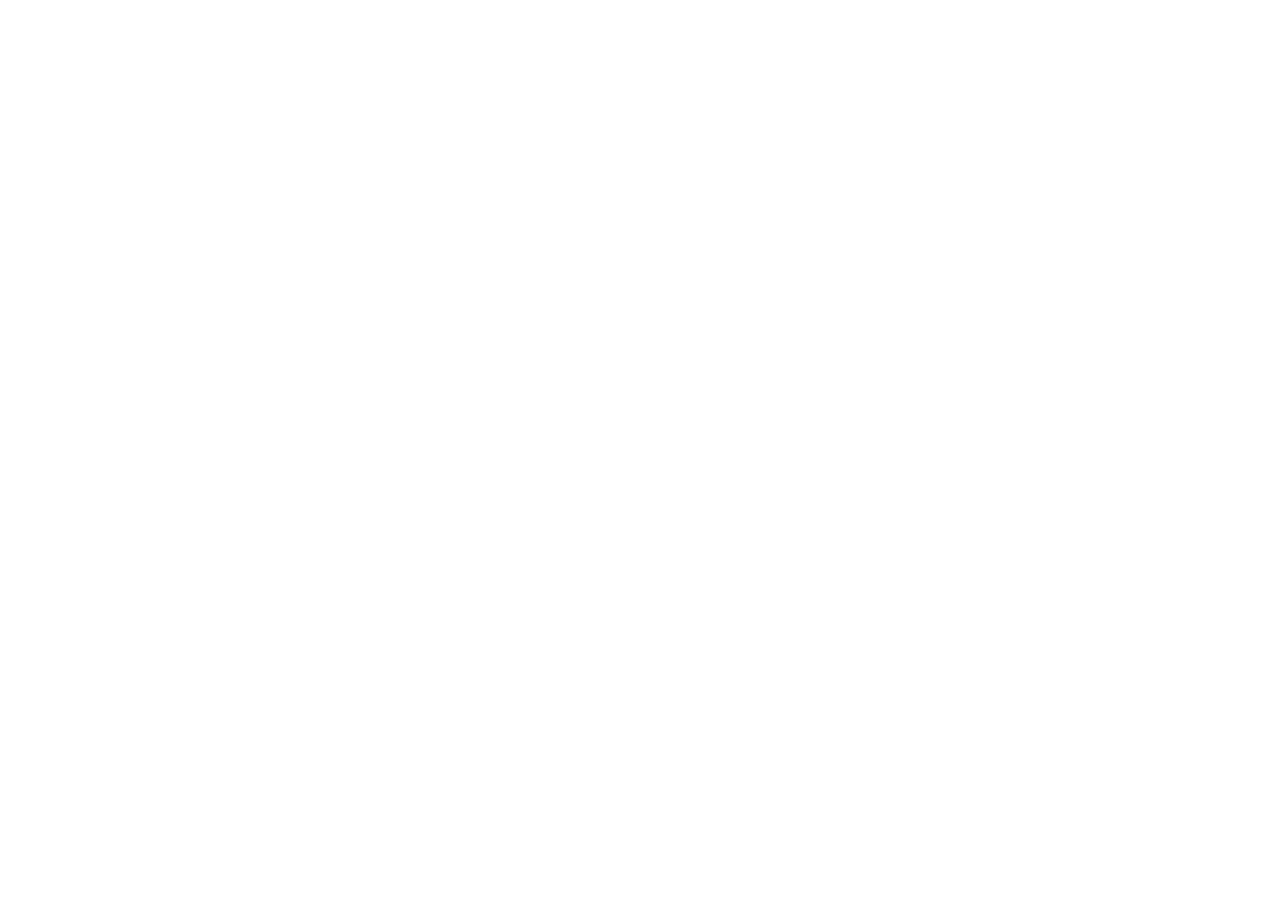
==== index.html @ 51a3e1b0 "Create index.html for automatic redirection This HTML file redirects users to 'https://example.com' " ====
<!DOCTYPE html>
<html lang="en">
<head>
    <meta charset="UTF-8">
    <meta name="viewport" content="width=device-width, initial-scale=1.0">
    <title>Redirecting...</title>

    <meta http-equiv="refresh" content="0; url=https://example.com">

    <script>
        window.location.replace("https://example.com");
    </script>
</head>
<body>
    <p>If you are not redirected automatically,
        <a href="Mini%20Market%20Simulation.html">click here</a>.
    </p>
</body>
</html>
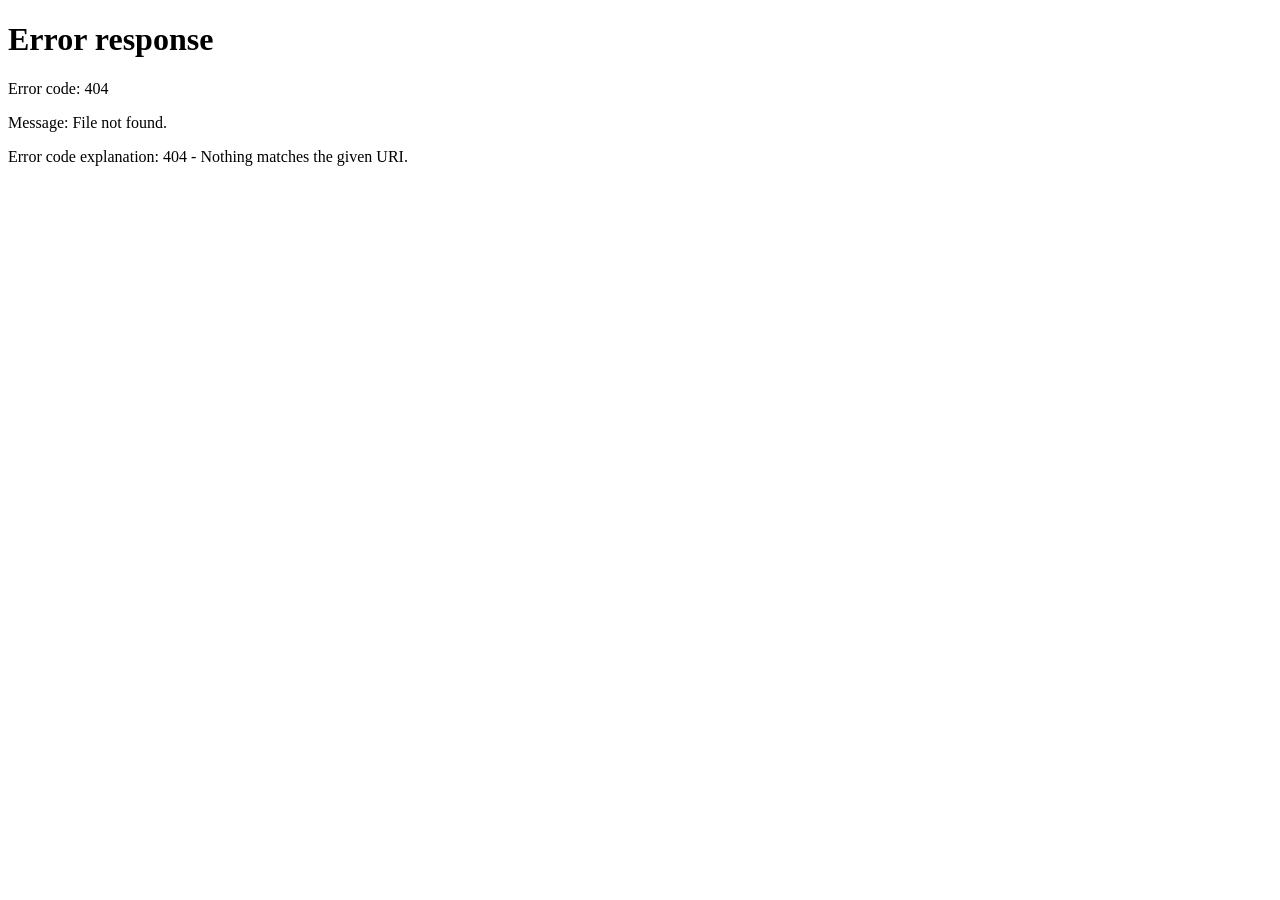
==== commit 1e975a41: "Update redirect title and target URL in index.html" ====
--- a/index.html
+++ b/index.html
@@ -3,17 +3,18 @@
 <head>
     <meta charset="UTF-8">
     <meta name="viewport" content="width=device-width, initial-scale=1.0">
-    <title>Redirecting...</title>
+    <title>Redirecting to Mini Market</title>
 
-    <meta http-equiv="refresh" content="0; url=https://example.com">
+    <meta http-equiv="refresh" content="0; url=Mini%20Market%20Circuit%20Lab.html">
 
     <script>
-        window.location.replace("https://example.com");
+        window.location.replace("Mini%20Market%20Circuit%20Lab.html");
     </script>
 </head>
 <body>
-    <p>If you are not redirected automatically,
-        <a href="Mini%20Market%20Simulation.html">click here</a>.
+    <p>
+        Redirecting to Mini Market...
+        <a href="Mini%20Market%20Circuit%20Lab.html">Click here if it doesn't work.</a>
     </p>
 </body>
 </html>
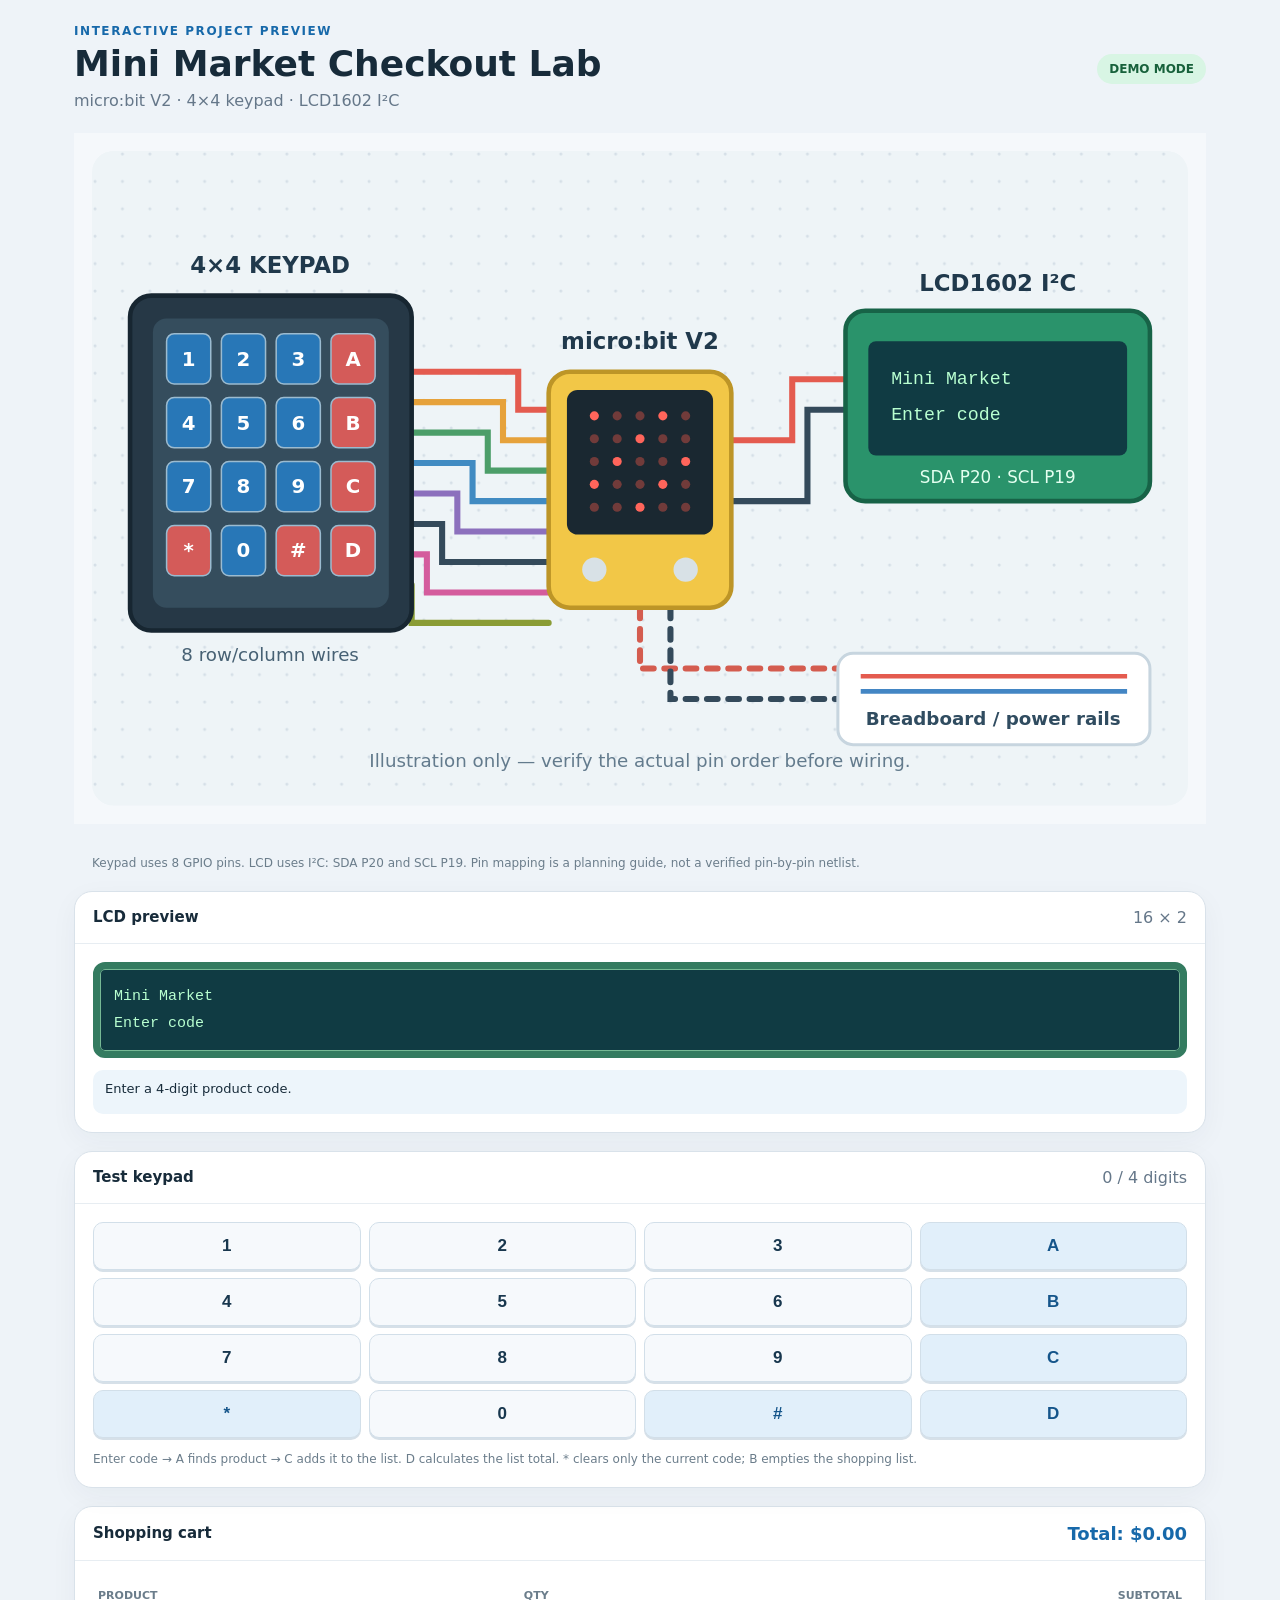
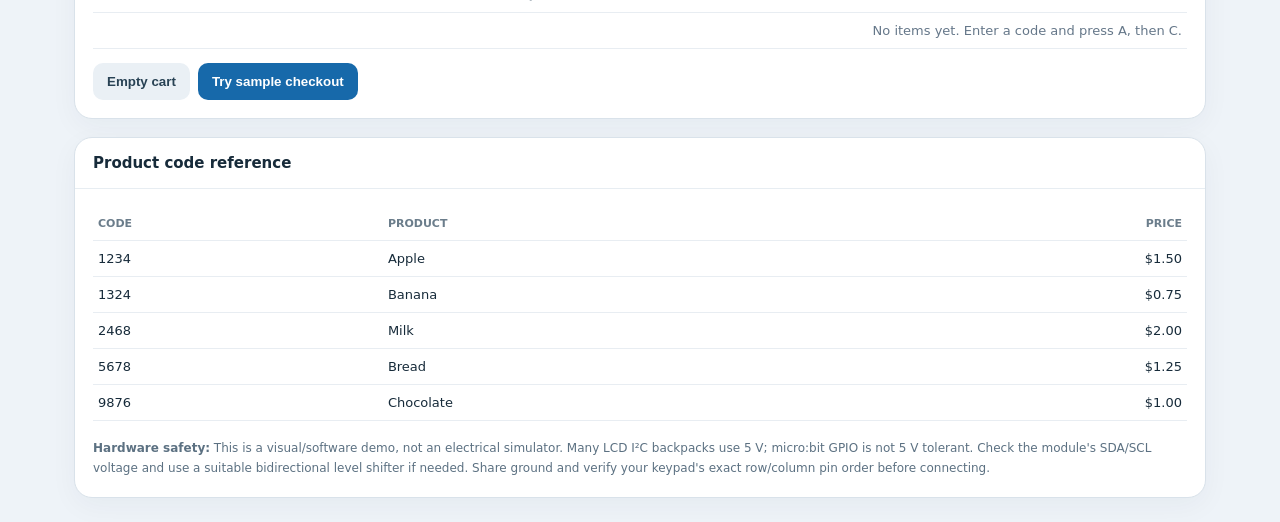
==== commit 886ea64b: "Rename Mini%20Market%20Circuit%20Lab.html to index.html" ====
--- a/index.html
+++ b/index.html
@@ -1,20 +1,20 @@
-<!DOCTYPE html>
+<!doctype html>
 <html lang="en">
 <head>
-    <meta charset="UTF-8">
-    <meta name="viewport" content="width=device-width, initial-scale=1.0">
-    <title>Redirecting to Mini Market</title>
-
-    <meta http-equiv="refresh" content="0; url=Mini%20Market%20Circuit%20Lab.html">
-
-    <script>
-        window.location.replace("Mini%20Market%20Circuit%20Lab.html");
-    </script>
+<meta charset="utf-8"><meta name="viewport" content="width=device-width,initial-scale=1">
+<title>Mini Market Checkout Lab</title>
+<style>
+:root{font-family:Inter,system-ui,-apple-system,"Segoe UI",sans-serif;color:#172b3a;background:#eef3f8;font-synthesis:none}*{box-sizing:border-box}body{margin:0}main{max-width:1180px;margin:auto;padding:24px}.hero{display:flex;justify-content:space-between;align-items:center;gap:16px;flex-wrap:wrap;margin-bottom:20px}.eyebrow{font-size:12px;letter-spacing:.13em;text-transform:uppercase;color:#1769aa;font-weight:800}h1{margin:5px 0;font-size:clamp(26px,4vw,36px)}p{line-height:1.5;margin:0}.sub{color:#657789}.tag{background:#d8f5e4;color:#17613b;padding:8px 12px;border-radius:999px;font-size:12px;font-weight:800}.grid{display:grid;grid-template-columns:minmax(0,1.3fr) minmax(290px,.7fr);gap:18px}.card{background:#fff;border:1px solid #d9e2ea;border-radius:18px;overflow:hidden;box-shadow:0 8px 28px #20364a0b}.cardhead{padding:16px 18px;border-bottom:1px solid #e7edf2;display:flex;justify-content:space-between;gap:10px;align-items:center}.cardhead strong{font-size:15px}.content{padding:18px}.diagram{background:#f5f8fb;padding:18px}.diagram svg{width:100%;height:auto;display:block}.side{display:grid;gap:18px;align-content:start}.lcd{background:#103b43;border:7px solid #347b60;border-radius:12px;color:#b8ffd0;padding:14px;font:15px/1.8 ui-monospace,SFMono-Regular,monospace;box-shadow:inset 0 0 0 1px #76b995}.lcd div{height:27px;white-space:nowrap;overflow:hidden}.status{margin-top:12px;padding:11px 12px;background:#edf5fb;border-radius:10px;font-size:13px;min-height:44px}.keypad{display:grid;grid-template-columns:repeat(4,minmax(0,1fr));gap:8px}.key{padding:13px 4px;border:1px solid #d2dfe9;border-radius:10px;background:#f6f9fc;color:#18374e;font-size:17px;font-weight:800;cursor:pointer;box-shadow:0 2px 0 #d6e0e8}.key.special{background:#e1effa;color:#15558a}.key:focus-visible,button:focus-visible{outline:3px solid #e9aa37;outline-offset:2px}.help{font-size:12px;color:#6b7d8b;margin-top:12px;line-height:1.6}.table{width:100%;border-collapse:collapse;font-size:13px}.table th,.table td{padding:10px 5px;text-align:left;border-bottom:1px solid #e8edf2}.table th{font-size:11px;color:#6b7d8b;text-transform:uppercase}.table td:last-child,.table th:last-child{text-align:right}.total{font-size:18px;font-weight:850;color:#1769aa}.btn{border:0;border-radius:10px;padding:11px 14px;background:#1769aa;color:#fff;font-weight:800;cursor:pointer}.btn.secondary{background:#eaf0f5;color:#284254}.carthead{display:flex;justify-content:space-between;align-items:center;gap:12px;flex-wrap:wrap}.cart-actions{display:flex;gap:8px;flex-wrap:wrap;margin-top:14px}.notes{margin-top:18px;font-size:12px;color:#5c7182;line-height:1.65}.pin{font-size:12px;fill:#304c60}@media(max-width:820px){main{padding:14px}.grid{grid-template-columns:1fr}.diagram{padding:8px}}
+</style>
 </head>
-<body>
-    <p>
-        Redirecting to Mini Market...
-        <a href="Mini%20Market%20Circuit%20Lab.html">Click here if it doesn't work.</a>
-    </p>
-</body>
-</html>
+<body><main>
+<header class="hero"><div><div class="eyebrow">Interactive project preview</div><h1>Mini Market Checkout Lab</h1><p class="sub">micro:bit V2 · 4×4 keypad · LCD1602 I²C</p></div><span class="tag">DEMO MODE</span></header>
+<div class="diagram"><svg viewBox="0 0 720 430" role="img" aria-label="Keypad connected to microbit and LCD display"><defs><pattern id="dots" width="18" height="18" patternUnits="userSpaceOnUse"><circle cx="2" cy="2" r="1" fill="#d5dfe7"/></pattern></defs><rect width="720" height="430" rx="14" fill="#eef4f7"/><rect width="720" height="430" rx="14" fill="url(#dots)"/><g fill="none" stroke-width="4" stroke-linecap="round"><path d="M210 145 H280 V170 H300" stroke="#e45b4f"/><path d="M210 165 H270 V190 H300" stroke="#e6a23b"/><path d="M210 185 H260 V210 H300" stroke="#4c9e69"/><path d="M210 205 H250 V230 H300" stroke="#418bc2"/><path d="M210 225 H240 V250 H300" stroke="#8c70bd"/><path d="M210 245 H230 V270 H300" stroke="#344a5b"/><path d="M210 265 H220 V290 H300" stroke="#d45c9d"/><path d="M210 285 H210 V310 H300" stroke="#8a9c35"/><path d="M420 190 H460 V150 H495" stroke="#e45b4f"/><path d="M420 230 H470 V170 H495" stroke="#344a5b"/><path d="M360 300 V340 H490" stroke="#d45c4f" stroke-dasharray="7 7"/><path d="M380 300 V360 H490" stroke="#344a5b" stroke-dasharray="7 7"/></g><g><rect x="25" y="95" width="185" height="220" rx="14" fill="#263846" stroke="#172631" stroke-width="3"/><text x="117" y="80" text-anchor="middle" font-size="15" font-weight="800" fill="#20394c">4×4 KEYPAD</text><rect x="40" y="110" width="155" height="190" rx="9" fill="#354d5d"/><g id="diagramKeys"></g><text x="117" y="335" text-anchor="middle" font-size="12" fill="#476174">8 row/column wires</text></g><g><rect x="300" y="145" width="120" height="155" rx="14" fill="#f2c747" stroke="#bd9527" stroke-width="3"/><rect x="312" y="157" width="96" height="95" rx="7" fill="#1a2831"/><g id="diagramLeds"></g><circle cx="330" cy="275" r="8" fill="#d8e1e6"/><circle cx="390" cy="275" r="8" fill="#d8e1e6"/><text x="360" y="130" text-anchor="middle" font-size="15" font-weight="800" fill="#20394c">micro:bit V2</text></g><g><rect x="495" y="105" width="200" height="125" rx="13" fill="#2a936b" stroke="#176347" stroke-width="3"/><rect x="510" y="125" width="170" height="75" rx="5" fill="#103b43"/><text x="525" y="153" font-family="monospace" font-size="12" fill="#b8ffd0">Mini Market</text><text x="525" y="177" font-family="monospace" font-size="12" fill="#b8ffd0">Enter code</text><text x="595" y="92" text-anchor="middle" font-size="15" font-weight="800" fill="#20394c">LCD1602 I²C</text><text x="595" y="218" text-anchor="middle" font-size="11" fill="#e4fff0">SDA P20 · SCL P19</text></g><g><rect x="490" y="330" width="205" height="60" rx="10" fill="#fff" stroke="#c7d5df" stroke-width="2"/><path d="M505 345 H680" stroke="#e45b4f" stroke-width="3"/><path d="M505 355 H680" stroke="#4386c4" stroke-width="3"/><text x="592" y="377" text-anchor="middle" font-size="12" font-weight="700" fill="#304c60">Breadboard / power rails</text></g><text x="360" y="405" text-anchor="middle" font-size="12" fill="#637b8d">Illustration only — verify the actual pin order before wiring.</text></svg></div><div class="content"><p class="help">Keypad uses 8 GPIO pins. LCD uses I²C: SDA P20 and SCL P19. Pin mapping is a planning guide, not a verified pin-by-pin netlist.</p></div></section>
+<aside class="side"><section class="card"><div class="cardhead"><strong>LCD preview</strong><span class="sub">16 × 2</span></div><div class="content"><div class="lcd"><div id="lcd1">Mini Market</div><div id="lcd2">Enter code</div></div><div class="status" id="status" aria-live="polite">Enter a 4-digit product code.</div></div></section><section class="card"><div class="cardhead"><strong>Test keypad</strong><span class="sub" id="count">0 / 4 digits</span></div><div class="content"><div class="keypad" id="keys"></div><p class="help">Enter code → A finds product → C adds it. B clears the entry, * deletes one digit, and # clears.</p></div></section></aside></div>
+<section class="card" style="margin-top:18px"><div class="cardhead carthead"><strong>Shopping cart</strong><span class="total" id="total">Total: $0.00</span></div><div class="content"><table class="table"><thead><tr><th>Product</th><th>Qty</th><th>Subtotal</th></tr></thead><tbody id="cart"><tr><td colspan="3" class="sub">No items yet. Try code 1234.</td></tr></tbody></table><div class="cart-actions"><button class="btn secondary" id="empty">Empty cart</button><button class="btn" id="demo">Try sample checkout</button></div></div></section>
+<section class="card" style="margin-top:18px"><div class="cardhead"><strong>Product code reference</strong></div><div class="content"><table class="table"><thead><tr><th>Code</th><th>Product</th><th>Price</th></tr></thead><tbody><tr><td>1234</td><td>Apple</td><td>$1.50</td></tr><tr><td>1324</td><td>Banana</td><td>$0.75</td></tr><tr><td>2468</td><td>Milk</td><td>$2.00</td></tr><tr><td>5678</td><td>Bread</td><td>$1.25</td></tr><tr><td>9876</td><td>Chocolate</td><td>$1.00</td></tr></tbody></table><p class="notes"><strong>Hardware safety:</strong> This is a visual/software demo, not an electrical simulator. Many LCD I²C backpacks use 5 V; micro:bit GPIO is not 5 V tolerant. Check the module's SDA/SCL voltage and use a suitable bidirectional level shifter if needed. Share ground and verify your keypad's exact row/column pin order before connecting.</p></div></section>
+</main>
+<script>
+const svgNS='http://www.w3.org/2000/svg';const diagramRows=[['1','2','3','A'],['4','5','6','B'],['7','8','9','C'],['*','0','#','D']];diagramRows.forEach((row,r)=>row.forEach((key,c)=>{const x=49+c*36,y=120+r*42;const rect=document.createElementNS(svgNS,'rect');rect.setAttribute('x',x);rect.setAttribute('y',y);rect.setAttribute('width','29');rect.setAttribute('height','33');rect.setAttribute('rx','5');rect.setAttribute('fill','ABCD*#'.includes(key)?'#d45b59':'#2877b7');rect.setAttribute('stroke','#9bbbd0');document.getElementById('diagramKeys').appendChild(rect);const t=document.createElementNS(svgNS,'text');t.setAttribute('x',x+14.5);t.setAttribute('y',y+21);t.setAttribute('text-anchor','middle');t.setAttribute('font-size','13');t.setAttribute('font-weight','800');t.setAttribute('fill','#fff');t.textContent=key;document.getElementById('diagramKeys').appendChild(t)}));for(let r=0;r<5;r++)for(let c=0;c<5;c++){const dot=document.createElementNS(svgNS,'circle');dot.setAttribute('cx',330+c*15);dot.setAttribute('cy',174+r*15);dot.setAttribute('r','3');dot.setAttribute('fill',(r+c)%3===0?'#ff655b':'#713b3a');document.getElementById('diagramLeds').appendChild(dot)}
+const catalog={'1234':{name:'Apple',price:1.50},'1324':{name:'Banana',price:.75},'2468':{name:'Milk',price:2},'5678':{name:'Bread',price:1.25},'9876':{name:'Chocolate',price:1}};const keyRows=[['1','2','3','A'],['4','5','6','B'],['7','8','9','C'],['*','0','#','D']];let code='',selected=null;const cart={};const $=id=>document.getElementById(id);function lcd(a,b,msg){$('lcd1').textContent=String(a).slice(0,16);$('lcd2').textContent=String(b).slice(0,16);$('status').textContent=msg}function count(){$('count').textContent=code.length+' / 4 digits'}function cartSum(){return Object.values(cart).reduce((sum,p)=>sum+p.price*p.qty,0)}function drawCart(){const body=$('cart');body.innerHTML='';const items=Object.values(cart);if(!items.length){body.innerHTML='<tr><td colspan="3" class="sub">No items yet. Enter a code and press A, then C.</td></tr>'}items.forEach(p=>{const tr=document.createElement('tr');[p.name,p.qty,'$'+(p.price*p.qty).toFixed(2)].forEach(v=>{const td=document.createElement('td');td.textContent=v;tr.appendChild(td)});body.appendChild(tr)});$('total').textContent='Total: $'+cartSum().toFixed(2)}function press(k){if(/^\d$/.test(k)){if(code.length<4){code+=k;selected=null;lcd('Code: '+code,'Press A to find','Typing product code…')}else lcd('Code complete','Press A to find','Four digits are entered. Press A.')}else if(k==='*'||k==='#'){code='';selected=null;lcd('Code cleared','Enter code','Only the current product code was cleared.')}else if(k==='B'){Object.keys(cart).forEach(name=>delete cart[name]);drawCart();lcd('List emptied','Total: $0.00','Shopping list emptied. Your current code is unchanged.')}else if(k==='A'){if(code.length!==4)lcd('Enter 4 digits','Then press A','Please enter exactly four digits.');else if(!catalog[code]){lcd('Invalid code','Try again','No product matches '+code+'.');code='';selected=null}else{selected=catalog[code];lcd('Found: '+selected.name,'$'+selected.price.toFixed(2)+' Press C','Found '+selected.name+'. Press C to add it.')}}else if(k==='C'){if(!selected)lcd('Find item first','Press A','Enter a code and press A before adding.');else{if(!cart[selected.name])cart[selected.name]={...selected,qty:0};cart[selected.name].qty++;lcd('Added: '+selected.name,'Press D for total','Added '+selected.name+' to the list. Press D to calculate total.');selected=null;code='';drawCart()}}else if(k==='D'){const sum=cartSum();lcd('List total: $'+sum.toFixed(2),Object.values(cart).reduce((n,p)=>n+p.qty,0)+' item(s)','Calculated shopping-list total: $'+sum.toFixed(2));}count()}keyRows.flat().forEach(k=>{const b=document.createElement('button');b.className='key '+('ABCD'.includes(k)||k==='*'||k==='#'?'special':'');b.textContent=k;b.setAttribute('aria-label','Key '+k);b.onclick=()=>press(k);$('keys').appendChild(b)});$('empty').onclick=()=>press('B');$('demo').onclick=()=>{if(!cart.Apple)cart.Apple={...catalog['1234'],qty:0};cart.Apple.qty++;if(!cart.Banana)cart.Banana={...catalog['1324'],qty:0};cart.Banana.qty++;drawCart();lcd('Sample added','Press D for total','Sample Apple and Banana added. Press D to calculate total.');};document.querySelector('#keys + .help').textContent='Enter code → A finds product → C adds it to the list. D calculates the list total. * clears only the current code; B empties the shopping list.';count();drawCart();
+</script></body></html>
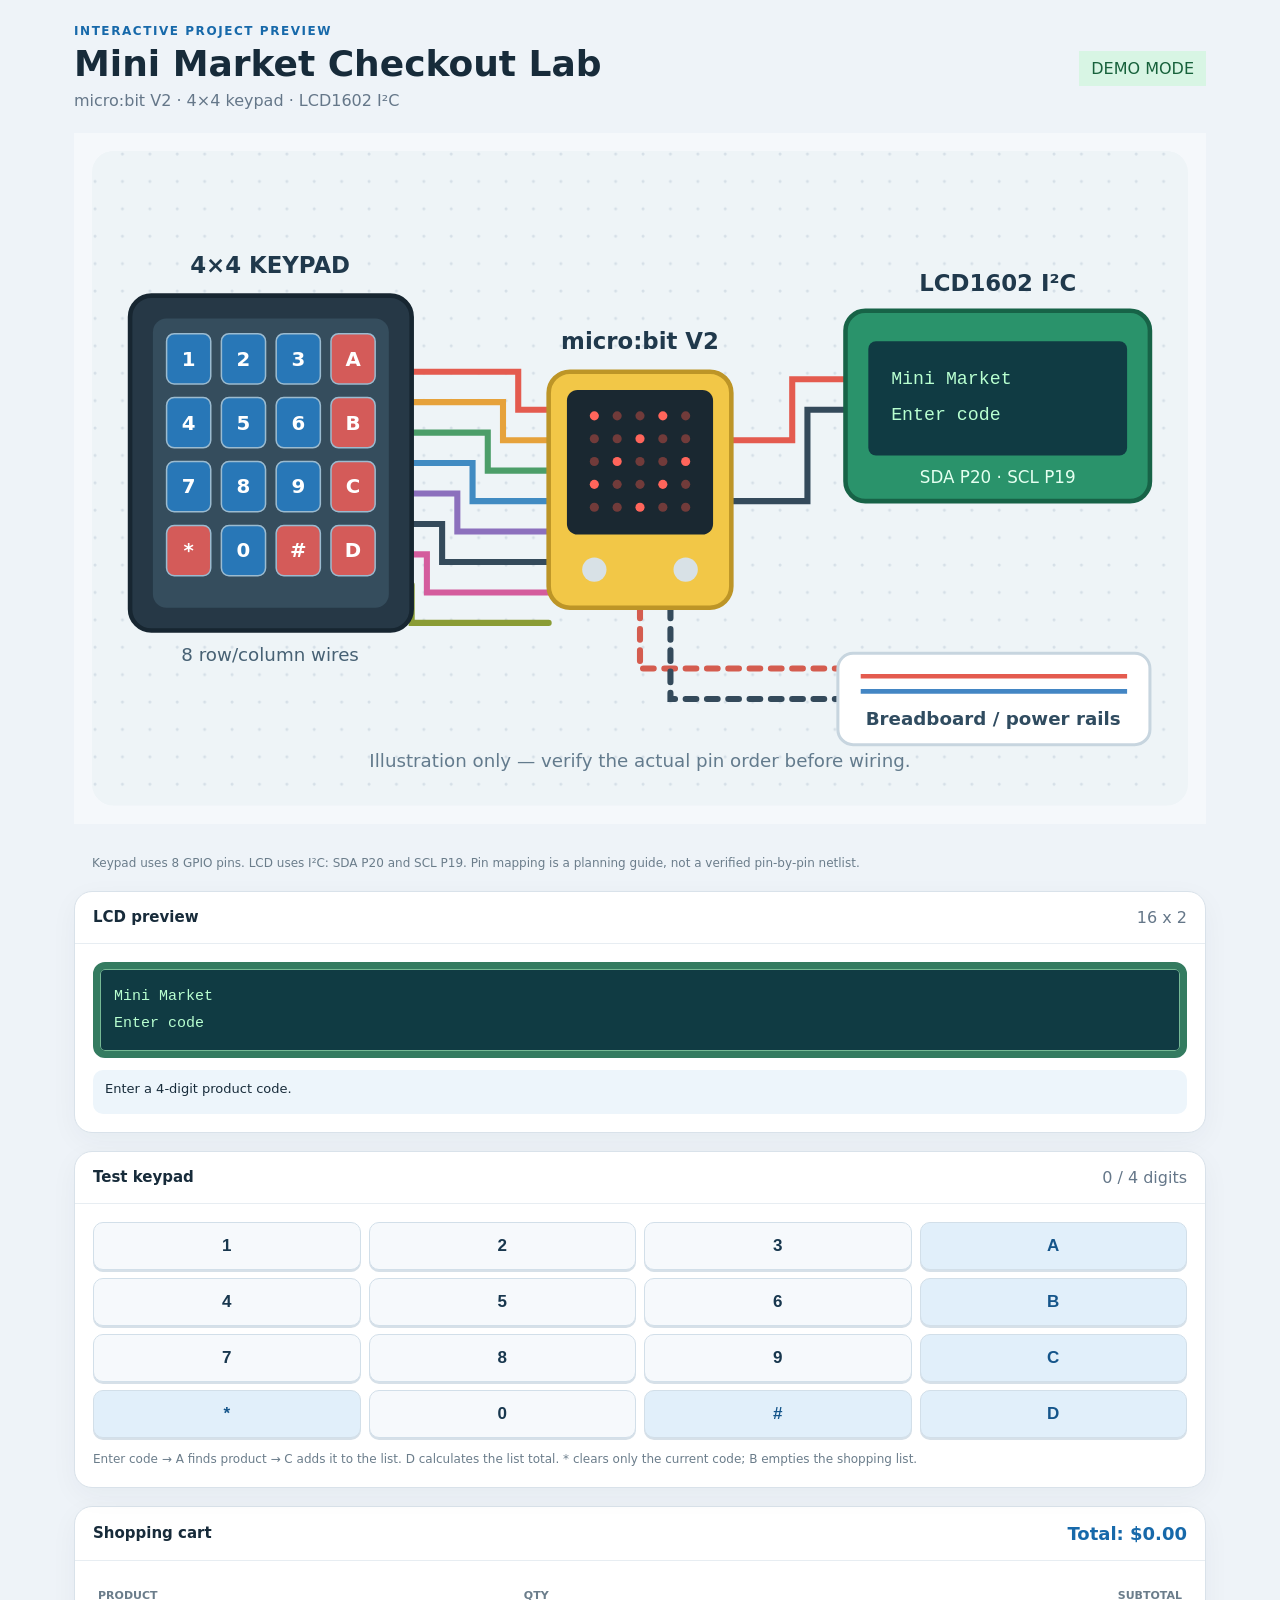
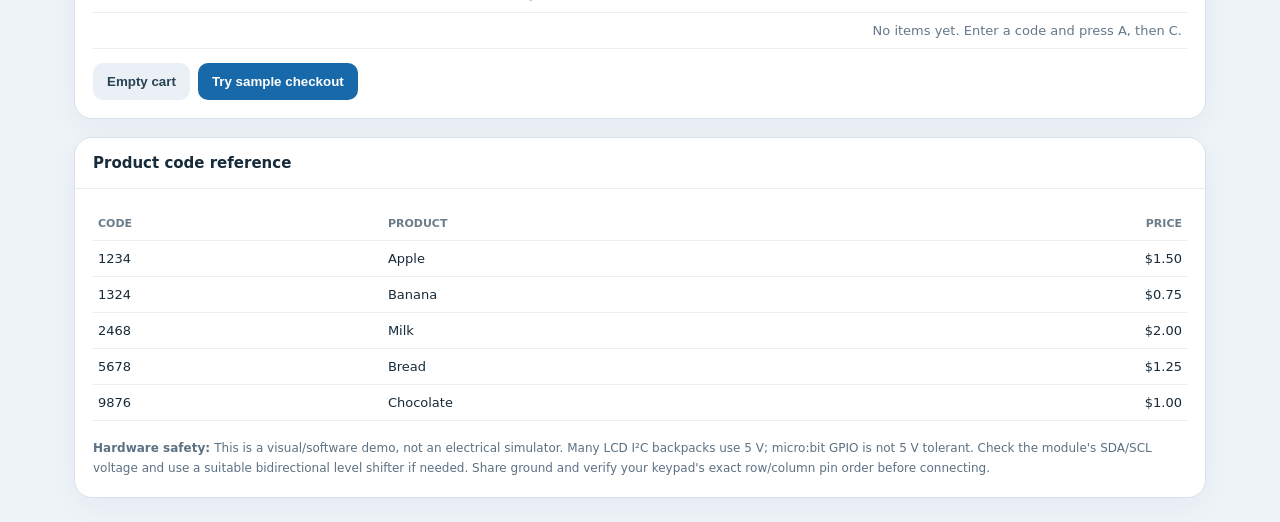
==== commit b4c562ee: "Essential edits" ====
--- a/index.html
+++ b/index.html
@@ -1,20 +1,310 @@
-<!doctype html>
+<!DOCTYPE html>
 <html lang="en">
-<head>
-<meta charset="utf-8"><meta name="viewport" content="width=device-width,initial-scale=1">
-<title>Mini Market Checkout Lab</title>
-<style>
-:root{font-family:Inter,system-ui,-apple-system,"Segoe UI",sans-serif;color:#172b3a;background:#eef3f8;font-synthesis:none}*{box-sizing:border-box}body{margin:0}main{max-width:1180px;margin:auto;padding:24px}.hero{display:flex;justify-content:space-between;align-items:center;gap:16px;flex-wrap:wrap;margin-bottom:20px}.eyebrow{font-size:12px;letter-spacing:.13em;text-transform:uppercase;color:#1769aa;font-weight:800}h1{margin:5px 0;font-size:clamp(26px,4vw,36px)}p{line-height:1.5;margin:0}.sub{color:#657789}.tag{background:#d8f5e4;color:#17613b;padding:8px 12px;border-radius:999px;font-size:12px;font-weight:800}.grid{display:grid;grid-template-columns:minmax(0,1.3fr) minmax(290px,.7fr);gap:18px}.card{background:#fff;border:1px solid #d9e2ea;border-radius:18px;overflow:hidden;box-shadow:0 8px 28px #20364a0b}.cardhead{padding:16px 18px;border-bottom:1px solid #e7edf2;display:flex;justify-content:space-between;gap:10px;align-items:center}.cardhead strong{font-size:15px}.content{padding:18px}.diagram{background:#f5f8fb;padding:18px}.diagram svg{width:100%;height:auto;display:block}.side{display:grid;gap:18px;align-content:start}.lcd{background:#103b43;border:7px solid #347b60;border-radius:12px;color:#b8ffd0;padding:14px;font:15px/1.8 ui-monospace,SFMono-Regular,monospace;box-shadow:inset 0 0 0 1px #76b995}.lcd div{height:27px;white-space:nowrap;overflow:hidden}.status{margin-top:12px;padding:11px 12px;background:#edf5fb;border-radius:10px;font-size:13px;min-height:44px}.keypad{display:grid;grid-template-columns:repeat(4,minmax(0,1fr));gap:8px}.key{padding:13px 4px;border:1px solid #d2dfe9;border-radius:10px;background:#f6f9fc;color:#18374e;font-size:17px;font-weight:800;cursor:pointer;box-shadow:0 2px 0 #d6e0e8}.key.special{background:#e1effa;color:#15558a}.key:focus-visible,button:focus-visible{outline:3px solid #e9aa37;outline-offset:2px}.help{font-size:12px;color:#6b7d8b;margin-top:12px;line-height:1.6}.table{width:100%;border-collapse:collapse;font-size:13px}.table th,.table td{padding:10px 5px;text-align:left;border-bottom:1px solid #e8edf2}.table th{font-size:11px;color:#6b7d8b;text-transform:uppercase}.table td:last-child,.table th:last-child{text-align:right}.total{font-size:18px;font-weight:850;color:#1769aa}.btn{border:0;border-radius:10px;padding:11px 14px;background:#1769aa;color:#fff;font-weight:800;cursor:pointer}.btn.secondary{background:#eaf0f5;color:#284254}.carthead{display:flex;justify-content:space-between;align-items:center;gap:12px;flex-wrap:wrap}.cart-actions{display:flex;gap:8px;flex-wrap:wrap;margin-top:14px}.notes{margin-top:18px;font-size:12px;color:#5c7182;line-height:1.65}.pin{font-size:12px;fill:#304c60}@media(max-width:820px){main{padding:14px}.grid{grid-template-columns:1fr}.diagram{padding:8px}}
-</style>
-</head>
-<body><main>
-<header class="hero"><div><div class="eyebrow">Interactive project preview</div><h1>Mini Market Checkout Lab</h1><p class="sub">micro:bit V2 · 4×4 keypad · LCD1602 I²C</p></div><span class="tag">DEMO MODE</span></header>
-<div class="diagram"><svg viewBox="0 0 720 430" role="img" aria-label="Keypad connected to microbit and LCD display"><defs><pattern id="dots" width="18" height="18" patternUnits="userSpaceOnUse"><circle cx="2" cy="2" r="1" fill="#d5dfe7"/></pattern></defs><rect width="720" height="430" rx="14" fill="#eef4f7"/><rect width="720" height="430" rx="14" fill="url(#dots)"/><g fill="none" stroke-width="4" stroke-linecap="round"><path d="M210 145 H280 V170 H300" stroke="#e45b4f"/><path d="M210 165 H270 V190 H300" stroke="#e6a23b"/><path d="M210 185 H260 V210 H300" stroke="#4c9e69"/><path d="M210 205 H250 V230 H300" stroke="#418bc2"/><path d="M210 225 H240 V250 H300" stroke="#8c70bd"/><path d="M210 245 H230 V270 H300" stroke="#344a5b"/><path d="M210 265 H220 V290 H300" stroke="#d45c9d"/><path d="M210 285 H210 V310 H300" stroke="#8a9c35"/><path d="M420 190 H460 V150 H495" stroke="#e45b4f"/><path d="M420 230 H470 V170 H495" stroke="#344a5b"/><path d="M360 300 V340 H490" stroke="#d45c4f" stroke-dasharray="7 7"/><path d="M380 300 V360 H490" stroke="#344a5b" stroke-dasharray="7 7"/></g><g><rect x="25" y="95" width="185" height="220" rx="14" fill="#263846" stroke="#172631" stroke-width="3"/><text x="117" y="80" text-anchor="middle" font-size="15" font-weight="800" fill="#20394c">4×4 KEYPAD</text><rect x="40" y="110" width="155" height="190" rx="9" fill="#354d5d"/><g id="diagramKeys"></g><text x="117" y="335" text-anchor="middle" font-size="12" fill="#476174">8 row/column wires</text></g><g><rect x="300" y="145" width="120" height="155" rx="14" fill="#f2c747" stroke="#bd9527" stroke-width="3"/><rect x="312" y="157" width="96" height="95" rx="7" fill="#1a2831"/><g id="diagramLeds"></g><circle cx="330" cy="275" r="8" fill="#d8e1e6"/><circle cx="390" cy="275" r="8" fill="#d8e1e6"/><text x="360" y="130" text-anchor="middle" font-size="15" font-weight="800" fill="#20394c">micro:bit V2</text></g><g><rect x="495" y="105" width="200" height="125" rx="13" fill="#2a936b" stroke="#176347" stroke-width="3"/><rect x="510" y="125" width="170" height="75" rx="5" fill="#103b43"/><text x="525" y="153" font-family="monospace" font-size="12" fill="#b8ffd0">Mini Market</text><text x="525" y="177" font-family="monospace" font-size="12" fill="#b8ffd0">Enter code</text><text x="595" y="92" text-anchor="middle" font-size="15" font-weight="800" fill="#20394c">LCD1602 I²C</text><text x="595" y="218" text-anchor="middle" font-size="11" fill="#e4fff0">SDA P20 · SCL P19</text></g><g><rect x="490" y="330" width="205" height="60" rx="10" fill="#fff" stroke="#c7d5df" stroke-width="2"/><path d="M505 345 H680" stroke="#e45b4f" stroke-width="3"/><path d="M505 355 H680" stroke="#4386c4" stroke-width="3"/><text x="592" y="377" text-anchor="middle" font-size="12" font-weight="700" fill="#304c60">Breadboard / power rails</text></g><text x="360" y="405" text-anchor="middle" font-size="12" fill="#637b8d">Illustration only — verify the actual pin order before wiring.</text></svg></div><div class="content"><p class="help">Keypad uses 8 GPIO pins. LCD uses I²C: SDA P20 and SCL P19. Pin mapping is a planning guide, not a verified pin-by-pin netlist.</p></div></section>
-<aside class="side"><section class="card"><div class="cardhead"><strong>LCD preview</strong><span class="sub">16 × 2</span></div><div class="content"><div class="lcd"><div id="lcd1">Mini Market</div><div id="lcd2">Enter code</div></div><div class="status" id="status" aria-live="polite">Enter a 4-digit product code.</div></div></section><section class="card"><div class="cardhead"><strong>Test keypad</strong><span class="sub" id="count">0 / 4 digits</span></div><div class="content"><div class="keypad" id="keys"></div><p class="help">Enter code → A finds product → C adds it. B clears the entry, * deletes one digit, and # clears.</p></div></section></aside></div>
-<section class="card" style="margin-top:18px"><div class="cardhead carthead"><strong>Shopping cart</strong><span class="total" id="total">Total: $0.00</span></div><div class="content"><table class="table"><thead><tr><th>Product</th><th>Qty</th><th>Subtotal</th></tr></thead><tbody id="cart"><tr><td colspan="3" class="sub">No items yet. Try code 1234.</td></tr></tbody></table><div class="cart-actions"><button class="btn secondary" id="empty">Empty cart</button><button class="btn" id="demo">Try sample checkout</button></div></div></section>
-<section class="card" style="margin-top:18px"><div class="cardhead"><strong>Product code reference</strong></div><div class="content"><table class="table"><thead><tr><th>Code</th><th>Product</th><th>Price</th></tr></thead><tbody><tr><td>1234</td><td>Apple</td><td>$1.50</td></tr><tr><td>1324</td><td>Banana</td><td>$0.75</td></tr><tr><td>2468</td><td>Milk</td><td>$2.00</td></tr><tr><td>5678</td><td>Bread</td><td>$1.25</td></tr><tr><td>9876</td><td>Chocolate</td><td>$1.00</td></tr></tbody></table><p class="notes"><strong>Hardware safety:</strong> This is a visual/software demo, not an electrical simulator. Many LCD I²C backpacks use 5 V; micro:bit GPIO is not 5 V tolerant. Check the module's SDA/SCL voltage and use a suitable bidirectional level shifter if needed. Share ground and verify your keypad's exact row/column pin order before connecting.</p></div></section>
-</main>
-<script>
-const svgNS='http://www.w3.org/2000/svg';const diagramRows=[['1','2','3','A'],['4','5','6','B'],['7','8','9','C'],['*','0','#','D']];diagramRows.forEach((row,r)=>row.forEach((key,c)=>{const x=49+c*36,y=120+r*42;const rect=document.createElementNS(svgNS,'rect');rect.setAttribute('x',x);rect.setAttribute('y',y);rect.setAttribute('width','29');rect.setAttribute('height','33');rect.setAttribute('rx','5');rect.setAttribute('fill','ABCD*#'.includes(key)?'#d45b59':'#2877b7');rect.setAttribute('stroke','#9bbbd0');document.getElementById('diagramKeys').appendChild(rect);const t=document.createElementNS(svgNS,'text');t.setAttribute('x',x+14.5);t.setAttribute('y',y+21);t.setAttribute('text-anchor','middle');t.setAttribute('font-size','13');t.setAttribute('font-weight','800');t.setAttribute('fill','#fff');t.textContent=key;document.getElementById('diagramKeys').appendChild(t)}));for(let r=0;r<5;r++)for(let c=0;c<5;c++){const dot=document.createElementNS(svgNS,'circle');dot.setAttribute('cx',330+c*15);dot.setAttribute('cy',174+r*15);dot.setAttribute('r','3');dot.setAttribute('fill',(r+c)%3===0?'#ff655b':'#713b3a');document.getElementById('diagramLeds').appendChild(dot)}
-const catalog={'1234':{name:'Apple',price:1.50},'1324':{name:'Banana',price:.75},'2468':{name:'Milk',price:2},'5678':{name:'Bread',price:1.25},'9876':{name:'Chocolate',price:1}};const keyRows=[['1','2','3','A'],['4','5','6','B'],['7','8','9','C'],['*','0','#','D']];let code='',selected=null;const cart={};const $=id=>document.getElementById(id);function lcd(a,b,msg){$('lcd1').textContent=String(a).slice(0,16);$('lcd2').textContent=String(b).slice(0,16);$('status').textContent=msg}function count(){$('count').textContent=code.length+' / 4 digits'}function cartSum(){return Object.values(cart).reduce((sum,p)=>sum+p.price*p.qty,0)}function drawCart(){const body=$('cart');body.innerHTML='';const items=Object.values(cart);if(!items.length){body.innerHTML='<tr><td colspan="3" class="sub">No items yet. Enter a code and press A, then C.</td></tr>'}items.forEach(p=>{const tr=document.createElement('tr');[p.name,p.qty,'$'+(p.price*p.qty).toFixed(2)].forEach(v=>{const td=document.createElement('td');td.textContent=v;tr.appendChild(td)});body.appendChild(tr)});$('total').textContent='Total: $'+cartSum().toFixed(2)}function press(k){if(/^\d$/.test(k)){if(code.length<4){code+=k;selected=null;lcd('Code: '+code,'Press A to find','Typing product code…')}else lcd('Code complete','Press A to find','Four digits are entered. Press A.')}else if(k==='*'||k==='#'){code='';selected=null;lcd('Code cleared','Enter code','Only the current product code was cleared.')}else if(k==='B'){Object.keys(cart).forEach(name=>delete cart[name]);drawCart();lcd('List emptied','Total: $0.00','Shopping list emptied. Your current code is unchanged.')}else if(k==='A'){if(code.length!==4)lcd('Enter 4 digits','Then press A','Please enter exactly four digits.');else if(!catalog[code]){lcd('Invalid code','Try again','No product matches '+code+'.');code='';selected=null}else{selected=catalog[code];lcd('Found: '+selected.name,'$'+selected.price.toFixed(2)+' Press C','Found '+selected.name+'. Press C to add it.')}}else if(k==='C'){if(!selected)lcd('Find item first','Press A','Enter a code and press A before adding.');else{if(!cart[selected.name])cart[selected.name]={...selected,qty:0};cart[selected.name].qty++;lcd('Added: '+selected.name,'Press D for total','Added '+selected.name+' to the list. Press D to calculate total.');selected=null;code='';drawCart()}}else if(k==='D'){const sum=cartSum();lcd('List total: $'+sum.toFixed(2),Object.values(cart).reduce((n,p)=>n+p.qty,0)+' item(s)','Calculated shopping-list total: $'+sum.toFixed(2));}count()}keyRows.flat().forEach(k=>{const b=document.createElement('button');b.className='key '+('ABCD'.includes(k)||k==='*'||k==='#'?'special':'');b.textContent=k;b.setAttribute('aria-label','Key '+k);b.onclick=()=>press(k);$('keys').appendChild(b)});$('empty').onclick=()=>press('B');$('demo').onclick=()=>{if(!cart.Apple)cart.Apple={...catalog['1234'],qty:0};cart.Apple.qty++;if(!cart.Banana)cart.Banana={...catalog['1324'],qty:0};cart.Banana.qty++;drawCart();lcd('Sample added','Press D for total','Sample Apple and Banana added. Press D to calculate total.');};document.querySelector('#keys + .help').textContent='Enter code → A finds product → C adds it to the list. D calculates the list total. * clears only the current code; B empties the shopping list.';count();drawCart();
-</script></body></html>
+ <head>
+  <meta charset="utf-8"/>
+  <meta content="width=device-width,initial-scale=1" name="viewport"/>
+  <title>
+   Mini Market Checkout Lab
+  </title>
+  <link rel="stylesheet" href="styles.css">
+ </head>
+ <body>
+  <main>
+   <header class="hero">
+    <div>
+     <div class="eyebrow">
+      Interactive project preview
+     </div>
+     <h1>
+      Mini Market Checkout Lab
+     </h1>
+     <p class="sub">
+      micro:bit V2 &middot; 4&times;4 keypad &middot; LCD1602 I&sup2;C
+     </p>
+    </div>
+    <span class="tag">
+     DEMO MODE
+    </span>
+   </header>
+   <div class="diagram">
+    <svg aria-label="Keypad connected to microbit and LCD display" role="img" viewBox="0 0 720 430">
+     <defs>
+      <pattern height="18" id="dots" patternUnits="userSpaceOnUse" width="18">
+       <circle cx="2" cy="2" fill="#d5dfe7" r="1">
+       </circle>
+      </pattern>
+     </defs>
+     <rect fill="#eef4f7" height="430" rx="14" width="720">
+     </rect>
+     <rect fill="url(#dots)" height="430" rx="14" width="720">
+     </rect>
+     <g fill="none" stroke-linecap="round" stroke-width="4">
+      <path d="M210 145 H280 V170 H300" stroke="#e45b4f">
+      </path>
+      <path d="M210 165 H270 V190 H300" stroke="#e6a23b">
+      </path>
+      <path d="M210 185 H260 V210 H300" stroke="#4c9e69">
+      </path>
+      <path d="M210 205 H250 V230 H300" stroke="#418bc2">
+      </path>
+      <path d="M210 225 H240 V250 H300" stroke="#8c70bd">
+      </path>
+      <path d="M210 245 H230 V270 H300" stroke="#344a5b">
+      </path>
+      <path d="M210 265 H220 V290 H300" stroke="#d45c9d">
+      </path>
+      <path d="M210 285 H210 V310 H300" stroke="#8a9c35">
+      </path>
+      <path d="M420 190 H460 V150 H495" stroke="#e45b4f">
+      </path>
+      <path d="M420 230 H470 V170 H495" stroke="#344a5b">
+      </path>
+      <path d="M360 300 V340 H490" stroke="#d45c4f" stroke-dasharray="7 7">
+      </path>
+      <path d="M380 300 V360 H490" stroke="#344a5b" stroke-dasharray="7 7">
+      </path>
+     </g>
+     <g>
+      <rect fill="#263846" height="220" rx="14" stroke="#172631" stroke-width="3" width="185" x="25" y="95">
+      </rect>
+      <text fill="#20394c" font-size="15" font-weight="800" text-anchor="middle" x="117" y="80">
+       4&times;4 KEYPAD
+      </text>
+      <rect fill="#354d5d" height="190" rx="9" width="155" x="40" y="110">
+      </rect>
+      <g id="diagramKeys">
+      </g>
+      <text fill="#476174" font-size="12" text-anchor="middle" x="117" y="335">
+       8 row/column wires
+      </text>
+     </g>
+     <g>
+      <rect fill="#f2c747" height="155" rx="14" stroke="#bd9527" stroke-width="3" width="120" x="300" y="145">
+      </rect>
+      <rect fill="#1a2831" height="95" rx="7" width="96" x="312" y="157">
+      </rect>
+      <g id="diagramLeds">
+      </g>
+      <circle cx="330" cy="275" fill="#d8e1e6" r="8">
+      </circle>
+      <circle cx="390" cy="275" fill="#d8e1e6" r="8">
+      </circle>
+      <text fill="#20394c" font-size="15" font-weight="800" text-anchor="middle" x="360" y="130">
+       micro:bit V2
+      </text>
+     </g>
+     <g>
+      <rect fill="#2a936b" height="125" rx="13" stroke="#176347" stroke-width="3" width="200" x="495" y="105">
+      </rect>
+      <rect fill="#103b43" height="75" rx="5" width="170" x="510" y="125">
+      </rect>
+      <text fill="#b8ffd0" font-family="monospace" font-size="12" x="525" y="153">
+       Mini Market
+      </text>
+      <text fill="#b8ffd0" font-family="monospace" font-size="12" x="525" y="177">
+       Enter code
+      </text>
+      <text fill="#20394c" font-size="15" font-weight="800" text-anchor="middle" x="595" y="92">
+       LCD1602 I&sup2;C
+      </text>
+      <text fill="#e4fff0" font-size="11" text-anchor="middle" x="595" y="218">
+       SDA P20 &middot; SCL P19
+      </text>
+     </g>
+     <g>
+      <rect fill="#fff" height="60" rx="10" stroke="#c7d5df" stroke-width="2" width="205" x="490" y="330">
+      </rect>
+      <path d="M505 345 H680" stroke="#e45b4f" stroke-width="3">
+      </path>
+      <path d="M505 355 H680" stroke="#4386c4" stroke-width="3">
+      </path>
+      <text fill="#304c60" font-size="12" font-weight="700" text-anchor="middle" x="592" y="377">
+       Breadboard / power rails
+      </text>
+     </g>
+     <text fill="#637b8d" font-size="12" text-anchor="middle" x="360" y="405">
+      Illustration only &mdash; verify the actual pin order before wiring.
+     </text>
+    </svg>
+   </div>
+   <div class="content">
+    <p class="help">
+     Keypad uses 8 GPIO pins. LCD uses I&sup2;C: SDA P20 and SCL P19. Pin mapping is a planning guide, not a verified pin-by-pin netlist.
+    </p>
+   </div>
+   <aside class="side">
+    <section class="card">
+     <div class="cardhead">
+      <strong>
+       LCD preview
+      </strong>
+      <span class="sub">
+       16 x 2
+      </span>
+     </div>
+     <div class="content">
+      <div class="lcd">
+       <div id="lcd1">
+        Mini Market
+       </div>
+       <div id="lcd2">
+        Enter code
+       </div>
+      </div>
+      <div aria-live="polite" class="status" id="status">
+       Enter a 4-digit product code.
+      </div>
+     </div>
+    </section>
+    <section class="card">
+     <div class="cardhead">
+      <strong>
+       Test keypad
+      </strong>
+      <span class="sub" id="count">
+       0 / 4 digits
+      </span>
+     </div>
+     <div class="content">
+      <div class="keypad" id="keys">
+      </div>
+      <p class="help">
+       Enter code &rarr; A finds product &rarr; C adds it. B clears the entry, * deletes one digit, and # clears.
+      </p>
+     </div>
+    </section>
+   </aside>
+   <section class="card" style="margin-top:18px">
+    <div class="cardhead carthead">
+     <strong>
+      Shopping cart
+     </strong>
+     <span class="total" id="total">
+      Total: $0.00
+     </span>
+    </div>
+    <div class="content">
+     <table class="table">
+      <thead>
+       <tr>
+        <th>
+         Product
+        </th>
+        <th>
+         Qty
+        </th>
+        <th>
+         Subtotal
+        </th>
+       </tr>
+      </thead>
+      <tbody id="cart">
+       <tr>
+        <td class="sub" colspan="3">
+         No items yet. Try code 1234.
+        </td>
+       </tr>
+      </tbody>
+     </table>
+     <div class="cart-actions">
+      <button class="btn secondary" id="empty">
+       Empty cart
+      </button>
+      <button class="btn" id="demo">
+       Try sample checkout
+      </button>
+     </div>
+    </div>
+   </section>
+   <section class="card" style="margin-top:18px">
+    <div class="cardhead">
+     <strong>
+      Product code reference
+     </strong>
+    </div>
+    <div class="content">
+     <table class="table">
+      <thead>
+       <tr>
+        <th>
+         Code
+        </th>
+        <th>
+         Product
+        </th>
+        <th>
+         Price
+        </th>
+       </tr>
+      </thead>
+      <tbody>
+       <tr>
+        <td>
+         1234
+        </td>
+        <td>
+         Apple
+        </td>
+        <td>
+         $1.50
+        </td>
+       </tr>
+       <tr>
+        <td>
+         1324
+        </td>
+        <td>
+         Banana
+        </td>
+        <td>
+         $0.75
+        </td>
+       </tr>
+       <tr>
+        <td>
+         2468
+        </td>
+        <td>
+         Milk
+        </td>
+        <td>
+         $2.00
+        </td>
+       </tr>
+       <tr>
+        <td>
+         5678
+        </td>
+        <td>
+         Bread
+        </td>
+        <td>
+         $1.25
+        </td>
+       </tr>
+       <tr>
+        <td>
+         9876
+        </td>
+        <td>
+         Chocolate
+        </td>
+        <td>
+         $1.00
+        </td>
+       </tr>
+      </tbody>
+     </table>
+     <p class="notes">
+      <strong>
+       Hardware safety:
+      </strong>
+      This is a visual/software demo, not an electrical simulator. Many LCD I&sup2;C backpacks use 5 V; micro:bit GPIO is not 5 V tolerant. Check the module's SDA/SCL voltage and use a suitable bidirectional level shifter if needed. Share ground and verify your keypad's exact row/column pin order before connecting.
+     </p>
+    </div>
+   </section>
+  </main>
+  <script src="script.js"></script>
+ </body>
+</html>
+
--- a/styles.css
+++ b/styles.css
@@ -0,0 +1,252 @@
+:root {
+  font-family: Inter, system-ui, -apple-system, "Segoe UI", sans-serif;
+  color: #172b3a;
+  background: #eef3f8;
+  font-synthesis: none
+}
+
+* {
+  box-sizing: border-box
+}
+
+body {
+  margin: 0
+}
+
+main {
+  max-width: 1180px;
+  margin: auto;
+  padding: 24px
+}
+
+.hero {
+  display: flex;
+  justify-content: space-between;
+  align-items: center;
+  gap: 16px;
+  flex-wrap: wrap;
+  margin-bottom: 20px
+}
+
+.eyebrow {
+  font-size: 12px;
+  letter-spacing: .13em;
+  text-transform: uppercase;
+  color: #1769aa;
+  font-weight: 800
+}
+
+h1 {
+  margin: 5px 0;
+  font-size: clamp(26px, 4vw, 36px)
+}
+
+p {
+  line-height: 1.5;
+  margin: 0
+}
+
+.sub {
+  color: #657789
+}
+
+.tag {
+  background: #d8f5e4;
+  color: #17613b;
+  padding: 8px 12px;
+}
+
+.grid {
+  display: grid;
+  grid-template-columns: minmax(0, 1.3fr) minmax(290px, .7fr);
+  gap: 18px
+}
+
+.card {
+  background: #fff;
+  border: 1px solid #d9e2ea;
+  border-radius: 18px;
+  overflow: hidden;
+  box-shadow: 0 8px 28px #20364a0b
+}
+
+.cardhead {
+  padding: 16px 18px;
+  border-bottom: 1px solid #e7edf2;
+  display: flex;
+  justify-content: space-between;
+  gap: 10px;
+  align-items: center
+}
+
+.cardhead strong {
+  font-size: 15px
+}
+
+.content {
+  padding: 18px
+}
+
+.diagram {
+  background: #f5f8fb;
+  padding: 18px
+}
+
+.diagram svg {
+  width: 100%;
+  height: auto;
+  display: block
+}
+
+.side {
+  display: grid;
+  gap: 18px;
+  align-content: start
+}
+
+.lcd {
+  background: #103b43;
+  border: 7px solid #347b60;
+  border-radius: 12px;
+  color: #b8ffd0;
+  padding: 14px;
+  font: 15px/1.8 ui-monospace, SFMono-Regular, monospace;
+  box-shadow: inset 0 0 0 1px #76b995
+}
+
+.lcd div {
+  height: 27px;
+  white-space: nowrap;
+  overflow: hidden
+}
+
+.status {
+  margin-top: 12px;
+  padding: 11px 12px;
+  background: #edf5fb;
+  border-radius: 10px;
+  font-size: 13px;
+  min-height: 44px
+}
+
+.keypad {
+  display: grid;
+  grid-template-columns: repeat(4, minmax(0, 1fr));
+  gap: 8px
+}
+
+.key {
+  padding: 13px 4px;
+  border: 1px solid #d2dfe9;
+  border-radius: 10px;
+  background: #f6f9fc;
+  color: #18374e;
+  font-size: 17px;
+  font-weight: 800;
+  cursor: pointer;
+  box-shadow: 0 2px 0 #d6e0e8
+}
+
+.key.special {
+  background: #e1effa;
+  color: #15558a
+}
+
+.key:focus-visible,
+button:focus-visible {
+  outline: 3px solid #e9aa37;
+  outline-offset: 2px
+}
+
+.help {
+  font-size: 12px;
+  color: #6b7d8b;
+  margin-top: 12px;
+  line-height: 1.6
+}
+
+.table {
+  width: 100%;
+  border-collapse: collapse;
+  font-size: 13px
+}
+
+.table th,
+.table td {
+  padding: 10px 5px;
+  text-align: left;
+  border-bottom: 1px solid #e8edf2
+}
+
+.table th {
+  font-size: 11px;
+  color: #6b7d8b;
+  text-transform: uppercase
+}
+
+.table td:last-child,
+.table th:last-child {
+  text-align: right
+}
+
+.total {
+  font-size: 18px;
+  font-weight: 850;
+  color: #1769aa
+}
+
+.btn {
+  border: 0;
+  border-radius: 10px;
+  padding: 11px 14px;
+  background: #1769aa;
+  color: #fff;
+  font-weight: 800;
+  cursor: pointer
+}
+
+.btn.secondary {
+  background: #eaf0f5;
+  color: #284254
+}
+
+.carthead {
+  display: flex;
+  justify-content: space-between;
+  align-items: center;
+  gap: 12px;
+  flex-wrap: wrap
+}
+
+.cart-actions {
+  display: flex;
+  gap: 8px;
+  flex-wrap: wrap;
+  margin-top: 14px
+}
+
+.notes {
+  margin-top: 18px;
+  font-size: 12px;
+  color: #5c7182;
+  line-height: 1.65
+}
+
+.pin {
+  font-size: 12px;
+  fill: #304c60
+}
+
+@media(max-width:820px) {
+  main {
+    padding: 14px
+  }
+
+  .grid {
+    grid-template-columns: 1fr
+  }
+
+  .diagram {
+    padding: 8px
+  }
+}
